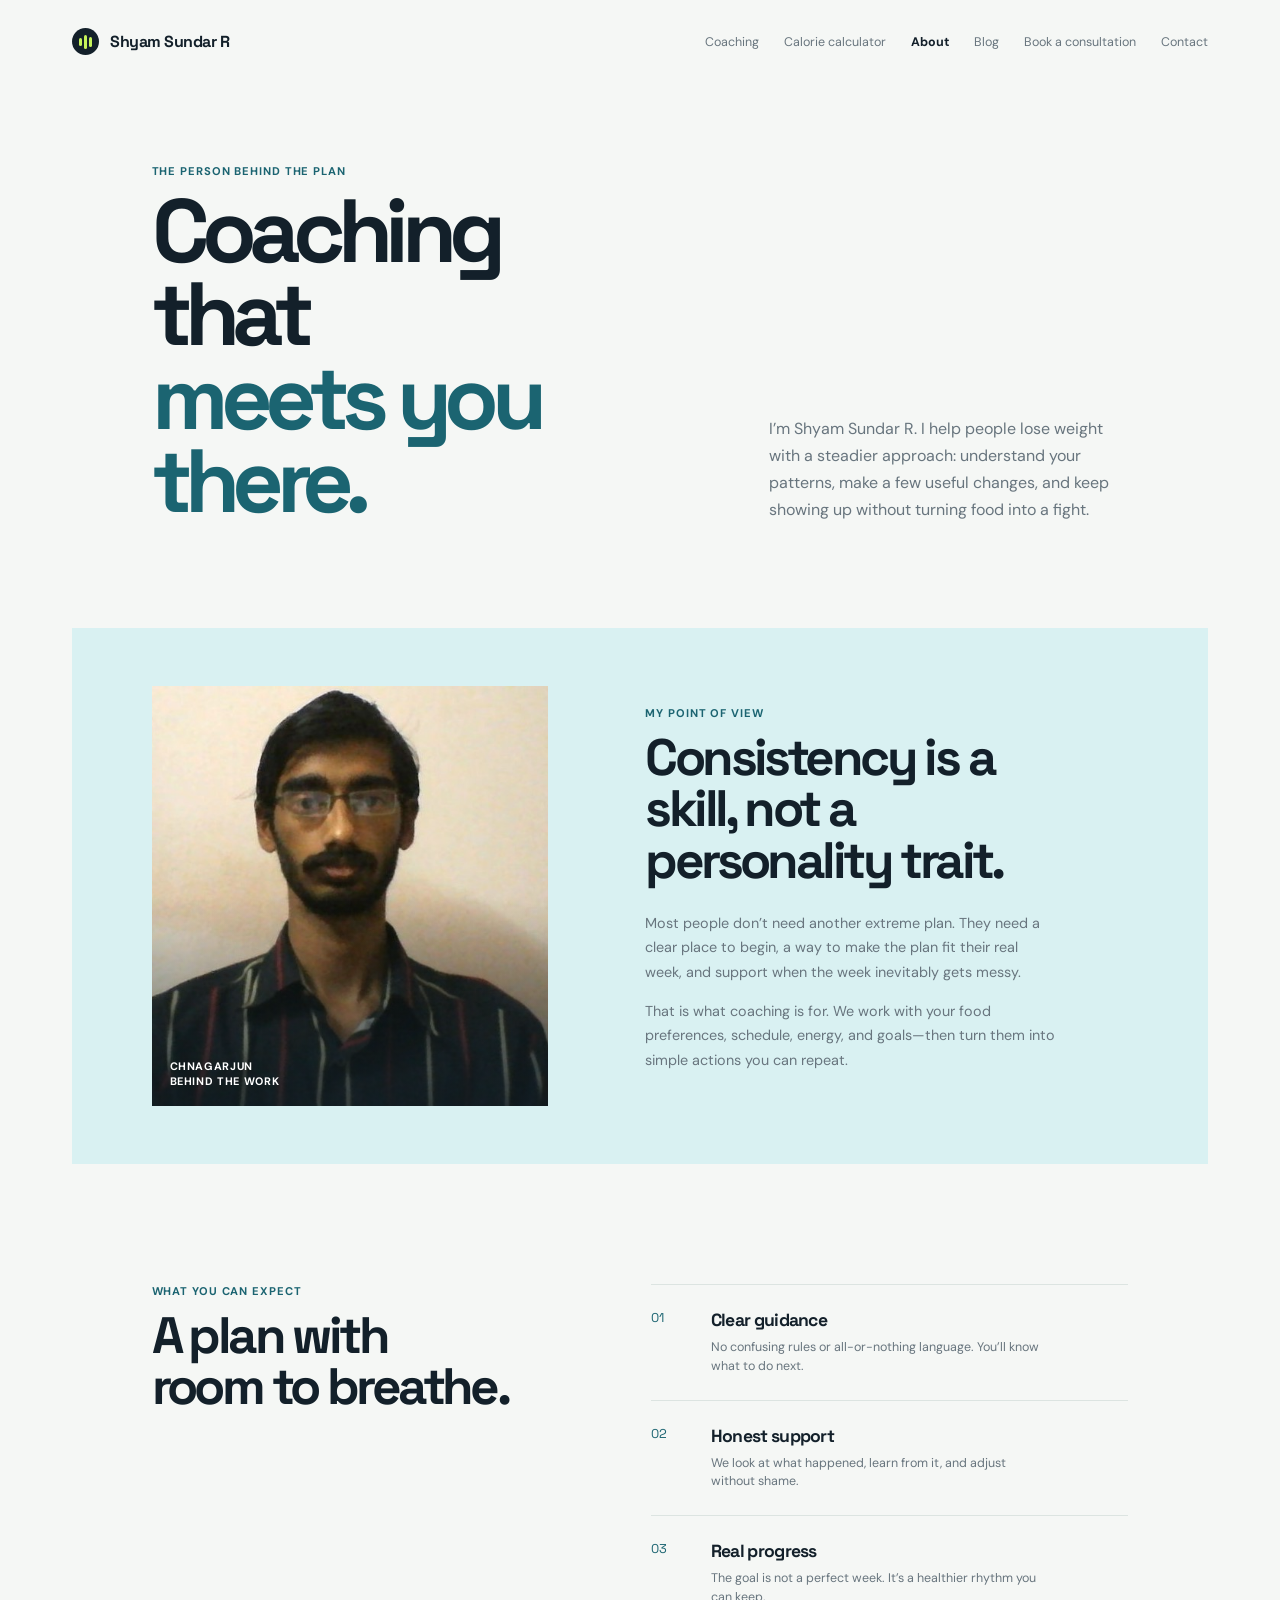
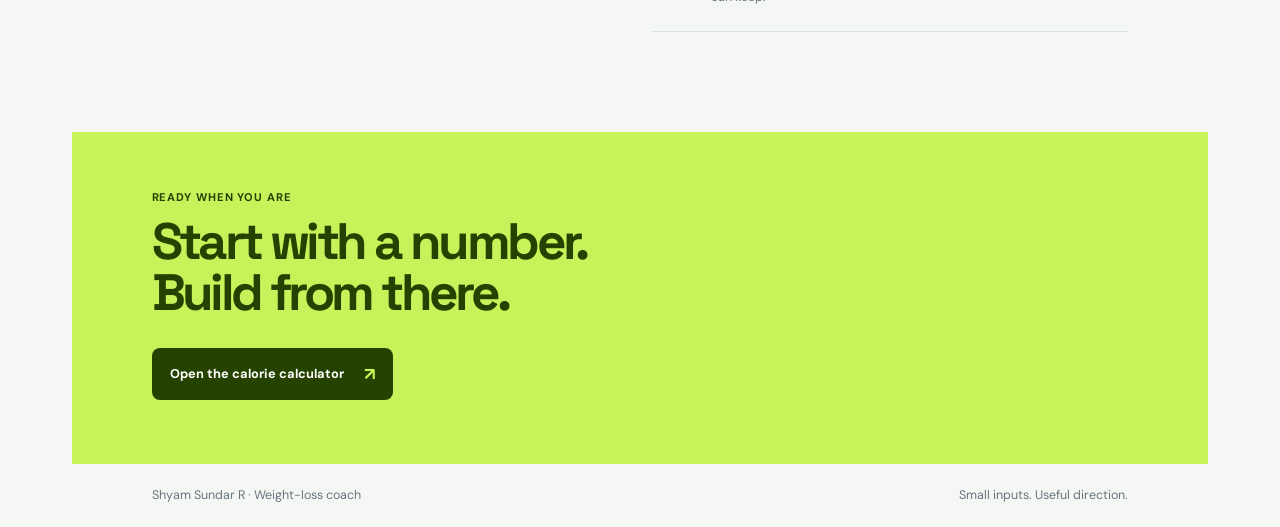
==== about.html @ cc13f5a9 "Add files via upload" ====
<!doctype html>
<html lang="en">
  <head>
    <meta charset="UTF-8" />
    <meta name="viewport" content="width=device-width, initial-scale=1.0" />
    <meta name="description" content="Meet Shyam Sundar R, a weight-loss coach focused on practical habits and lasting change." />
    <title>About Shyam Sundar R — Weight-loss coach</title>
    <link rel="preconnect" href="https://fonts.googleapis.com" />
    <link rel="preconnect" href="https://fonts.gstatic.com" crossorigin />
    <link href="https://fonts.googleapis.com/css2?family=DM+Sans:wght@400;500;600;700&family=Space+Grotesk:wght@500;600;700&display=swap" rel="stylesheet" />
    <link rel="stylesheet" href="styles.css" />
  </head>
  <body class="about-page">
    <main class="page-shell">
      <header class="site-header">
        <a class="brand" href="index.html" aria-label="Shyam Sundar R home">
          <span class="brand-mark" aria-hidden="true"><span></span><span></span><span></span></span>
          <span>Shyam Sundar R</span>
        </a>
        <nav class="site-nav" aria-label="Main navigation">
          <a href="index.html">Coaching</a>
          <a href="calculator.html">Calorie calculator</a>
          <a class="active" href="about.html">About</a>
          <a href="blog.html">Blog</a>
          <a href="consultation.html">Book a consultation</a>
          <a href="index.html#contact">Contact</a>
        </nav>
      </header>

      <section class="about-hero">
        <div>
          <p class="eyebrow">The person behind the plan</p>
          <h1>Coaching that<br /><span>meets you there.</span></h1>
        </div>
        <p class="about-lede">I’m Shyam Sundar R. I help people lose weight with a steadier approach: understand your patterns, make a few useful changes, and keep showing up without turning food into a fight.</p>
      </section>

      <section class="about-profile">
        <div class="about-photo-wrap">
          <img src="CHNAGARJUN%20-%20WIN_20140328_220606%20(2).JPG" alt="CHNAGARJUN" />
          <span>CHNAGARJUN<br />behind the work</span>
        </div>
        <div class="about-story">
          <p class="eyebrow">My point of view</p>
          <h2>Consistency is a skill, not a personality trait.</h2>
          <p>Most people don’t need another extreme plan. They need a clear place to begin, a way to make the plan fit their real week, and support when the week inevitably gets messy.</p>
          <p>That is what coaching is for. We work with your food preferences, schedule, energy, and goals—then turn them into simple actions you can repeat.</p>
        </div>
      </section>

      <section class="about-values">
        <div><p class="eyebrow">What you can expect</p><h2>A plan with<br />room to breathe.</h2></div>
        <div class="values-list">
          <article><span>01</span><div><h3>Clear guidance</h3><p>No confusing rules or all-or-nothing language. You’ll know what to do next.</p></div></article>
          <article><span>02</span><div><h3>Honest support</h3><p>We look at what happened, learn from it, and adjust without shame.</p></div></article>
          <article><span>03</span><div><h3>Real progress</h3><p>The goal is not a perfect week. It’s a healthier rhythm you can keep.</p></div></article>
        </div>
      </section>

      <section class="about-cta">
        <p class="eyebrow">Ready when you are</p>
        <h2>Start with a number.<br />Build from there.</h2>
        <a class="primary-link" href="calculator.html">Open the calorie calculator <span aria-hidden="true">↗</span></a>
      </section>

      <footer class="site-footer"><span>Shyam Sundar R · Weight-loss coach</span><span>Small inputs. Useful direction.</span></footer>
    </main>
  </body>
</html>
---- styles.css ----
:root {
  --ink: #13202a;
  --muted: #68757e;
  --paper: #f5f7f5;
  --card: #ffffff;
  --line: #dce4e1;
  --citrus: #c6f35a;
  --citrus-dark: #254200;
  --blue: #d9f1f2;
  --blue-deep: #1b6471;
  --orange: #ff946e;
  --shadow: 0 22px 60px rgba(19, 32, 42, 0.08);
}

* { box-sizing: border-box; }
html { scroll-behavior: smooth; }
body { margin: 0; background: var(--paper); color: var(--ink); font-family: "DM Sans", sans-serif; }
button, input, select { font: inherit; }
button, select, input[type="range"] { cursor: pointer; }
:focus-visible { outline: 3px solid var(--orange); outline-offset: 3px; }

.page-shell { max-width: 1200px; margin: 0 auto; padding: 28px 32px 24px; }
.site-header, .site-footer, .result-topline, .field-label-row, .panel-heading { display: flex; align-items: center; justify-content: space-between; }
.site-header { padding-bottom: 54px; }
.brand { color: var(--ink); text-decoration: none; display: inline-flex; gap: 11px; align-items: center; font-family: "Space Grotesk", sans-serif; font-weight: 700; letter-spacing: -0.03em; }
.brand-mark { width: 27px; height: 27px; border-radius: 50%; background: var(--ink); display: inline-flex; align-items: center; justify-content: center; gap: 2px; }
.brand-mark span { width: 3px; background: var(--citrus); border-radius: 4px; }
.brand-mark span:nth-child(1) { height: 8px; }.brand-mark span:nth-child(2) { height: 14px; }.brand-mark span:nth-child(3) { height: 10px; }
.header-note, .site-footer { color: var(--muted); font-size: 0.78rem; }
.site-nav { display: flex; align-items: center; gap: 25px; }
.site-nav a { color: var(--muted); font-size: 0.78rem; text-decoration: none; transition: color .2s; }
.site-nav a:hover, .site-nav a.active { color: var(--ink); }
.site-nav a.active { font-weight: 700; }

.hero { display: flex; justify-content: space-between; gap: 48px; align-items: flex-end; padding: 0 7% 70px; }
.hero-copy { max-width: 690px; }
.eyebrow { color: var(--blue-deep); font-size: 0.7rem; font-weight: 700; letter-spacing: 0.08em; margin: 0 0 12px; text-transform: uppercase; }
h1, h2, h3, p { margin-top: 0; }
h1 { font-family: "Space Grotesk", sans-serif; font-size: clamp(3.3rem, 7vw, 6.8rem); line-height: 0.93; letter-spacing: -0.085em; margin-bottom: 27px; max-width: 730px; }
.hero-intro { max-width: 470px; color: var(--muted); font-size: 1rem; line-height: 1.65; margin-bottom: 0; }
.hero-stamp { border-left: 2px solid var(--citrus); padding-left: 17px; color: var(--muted); font-size: 0.75rem; line-height: 1.35; transform: rotate(-4deg); margin-bottom: 14px; }
.stamp-number { display: block; color: var(--ink); font-family: "Space Grotesk", sans-serif; font-size: 1.7rem; line-height: 1; margin-bottom: 7px; }

.workspace { display: grid; grid-template-columns: minmax(0, 0.9fr) minmax(0, 1.1fr); background: var(--card); box-shadow: var(--shadow); border-radius: 26px; overflow: hidden; }
.details-panel { padding: 45px clamp(28px, 5vw, 64px) 48px; }
.results-panel { background: var(--ink); color: white; padding: 45px clamp(28px, 5vw, 62px) 36px; position: relative; overflow: hidden; }
.results-panel::after { content: ""; position: absolute; width: 310px; height: 310px; border: 1px solid rgba(198, 243, 90, 0.18); border-radius: 50%; top: 35%; right: -180px; pointer-events: none; }
.panel-heading { align-items: flex-start; margin-bottom: 40px; }
h2 { font-family: "Space Grotesk", sans-serif; letter-spacing: -0.05em; font-size: 2rem; margin-bottom: 0; }
.step-count, .result-status { color: var(--muted); font-size: 0.72rem; }
.field-grid { display: grid; grid-template-columns: 1fr 1fr; gap: 22px 16px; }
.field > span, .field-label-row label { display: block; color: var(--ink); font-size: 0.82rem; font-weight: 700; margin-bottom: 9px; }
.input-wrap { position: relative; }
input[type="number"], select { appearance: none; background: #f6f8f7; border: 1px solid transparent; border-radius: 10px; color: var(--ink); height: 50px; padding: 0 14px; width: 100%; transition: border-color .2s, background .2s; }
input[type="number"]:focus, select:focus { background: #fff; border-color: var(--blue-deep); outline: none; }
.input-wrap input { padding-right: 49px; }
.input-wrap span { color: var(--muted); font-size: 0.75rem; position: absolute; right: 13px; top: 17px; }
select { background-image: linear-gradient(45deg, transparent 50%, var(--blue-deep) 50%), linear-gradient(135deg, var(--blue-deep) 50%, transparent 50%); background-position: calc(100% - 17px) 22px, calc(100% - 12px) 22px; background-repeat: no-repeat; background-size: 5px 5px, 5px 5px; padding-right: 32px; }
.activity-field { border-top: 1px solid var(--line); margin-top: 36px; padding-top: 27px; }
.field-label-row label { margin-bottom: 0; }.field-label-row span { color: var(--blue-deep); font-size: 0.78rem; font-weight: 700; }
input[type="range"] { accent-color: var(--blue-deep); margin: 21px 0 8px; width: 100%; }
.range-labels { display: flex; justify-content: space-between; color: var(--muted); font-size: 0.68rem; }.field-helper { color: var(--muted); font-size: 0.75rem; line-height: 1.45; margin: 17px 0 0; min-height: 34px; }
.calculate-button { align-items: center; background: var(--citrus); border: 0; border-radius: 10px; color: var(--citrus-dark); display: flex; font-weight: 700; justify-content: space-between; margin-top: 28px; padding: 16px 17px 16px 20px; transition: transform .2s, background .2s; width: 100%; }.calculate-button:hover { background: #d7ff77; transform: translateY(-2px); }.button-arrow { font-size: 1.3rem; }
.form-error { color: #b34d2c; font-size: 0.76rem; line-height: 1.4; margin: 13px 0 0; min-height: 18px; }

.results-panel .eyebrow { color: var(--citrus); margin-bottom: 0; }.result-status { color: rgba(255,255,255,.55); }
.energy-orbit { align-items: center; display: flex; height: 245px; justify-content: center; margin: 18px auto 8px; position: relative; width: 245px; }
.orbit-ring { border: 1px solid rgba(198,243,90,.26); border-radius: 50%; height: 100%; position: absolute; width: 100%; }.orbit-ring::before, .orbit-ring::after { background: var(--citrus); border-radius: 50%; content: ""; height: 8px; position: absolute; width: 8px; }.orbit-ring::before { left: 19px; top: 44px; }.orbit-ring::after { bottom: 25px; right: 35px; }
.orbit-core { align-items: center; background: var(--blue); border-radius: 50%; color: var(--ink); display: flex; flex-direction: column; height: 176px; justify-content: center; width: 176px; z-index: 1; }.core-label { font-size: 0.72rem; font-weight: 700; letter-spacing: .07em; text-transform: uppercase; }.orbit-core strong { font-family: "Space Grotesk", sans-serif; font-size: 3.25rem; letter-spacing: -.08em; line-height: 1; margin: 8px 0 4px; }.core-unit { color: var(--blue-deep); font-size: 0.71rem; }
.results-message { color: rgba(255,255,255,.67); font-size: 0.83rem; line-height: 1.5; margin: 0 auto 27px; max-width: 300px; text-align: center; }.goal-list { border-top: 1px solid rgba(255,255,255,.15); }.goal-row { align-items: center; border-bottom: 1px solid rgba(255,255,255,.15); display: grid; gap: 13px; grid-template-columns: 30px 1fr auto; padding: 15px 0; }.goal-icon { align-items: center; background: rgba(255,255,255,.09); border-radius: 50%; color: var(--citrus); display: flex; font-size: .95rem; height: 27px; justify-content: center; width: 27px; }.goal-row h3 { font-size: .83rem; margin-bottom: 2px; }.goal-row p { color: rgba(255,255,255,.5); font-size: .7rem; margin: 0; }.goal-row strong { font-family: "Space Grotesk", sans-serif; font-size: 1.18rem; letter-spacing: -.04em; }.goal-lose .goal-icon { color: var(--orange); }.goal-gain .goal-icon { color: #91e6ea; }.disclaimer { color: rgba(255,255,255,.4); font-size: .65rem; line-height: 1.5; margin: 22px 0 0; }
.site-footer { padding: 23px 7% 0; }

@media (max-width: 800px) { .page-shell { padding: 22px 18px 18px; }.site-header { padding-bottom: 45px; }.header-note { display: none; }.hero { align-items: flex-start; flex-direction: column; gap: 32px; padding: 0 3% 45px; }.hero-stamp { margin-left: 15px; }.workspace { grid-template-columns: 1fr; }.details-panel, .results-panel { padding: 35px 26px; }.results-panel { padding-top: 38px; }.site-footer { padding-left: 3%; padding-right: 3%; } }
@media (max-width: 460px) { h1 { font-size: 3.1rem; }.field-grid { grid-template-columns: 1fr; gap: 17px; }.hero-intro { font-size: .93rem; }.energy-orbit { height: 215px; width: 215px; }.orbit-core { height: 154px; width: 154px; }.orbit-core strong { font-size: 2.8rem; }.site-footer { align-items: flex-start; flex-direction: column; gap: 5px; } }
@media (prefers-reduced-motion: reduce) { html { scroll-behavior: auto; } *, *::before, *::after { transition-duration: .01ms !important; animation-duration: .01ms !important; } }

/* Homepage: a quieter editorial rhythm for the coaching story. */
.landing-page { background: #f7f8f5; }
.landing-header { padding-bottom: 54px; }
.landing-hero { align-items: center; display: grid; gap: 8%; grid-template-columns: minmax(0, 1fr) minmax(280px, .72fr); min-height: 570px; padding: 0 7% 76px; }
.landing-copy h1 { font-size: clamp(4.1rem, 8vw, 8.1rem); margin-bottom: 28px; }
.landing-copy h1 em { color: var(--blue-deep); font-style: normal; }
.landing-copy .hero-intro { max-width: 500px; }
.hero-actions { align-items: center; display: flex; flex-wrap: wrap; gap: 24px; margin-top: 34px; }
.primary-link { align-items: center; background: var(--ink); border-radius: 8px; color: #fff; display: inline-flex; font-size: .8rem; font-weight: 700; gap: 20px; padding: 15px 18px; text-decoration: none; transition: background .2s, transform .2s; }
.primary-link:hover { background: var(--blue-deep); transform: translateY(-2px); }
.primary-link span { color: var(--citrus); font-size: 1.1rem; }
.text-link { color: var(--ink); font-size: .78rem; font-weight: 700; text-decoration: none; border-bottom: 1px solid var(--ink); padding-bottom: 4px; }
.text-link:hover { color: var(--blue-deep); border-color: var(--blue-deep); }
.coach-portrait { background: var(--blue); height: 470px; overflow: hidden; position: relative; }
.coach-photo { height: 100%; object-fit: cover; object-position: center 23%; width: 100%; }
.coach-portrait::after { background: linear-gradient(180deg, transparent 45%, rgba(19,32,42,.62)); content: ""; inset: 0; pointer-events: none; position: absolute; }
.portrait-card { background: rgba(255,255,255,.85); bottom: 20px; display: flex; font-size: .65rem; justify-content: space-between; left: 20px; letter-spacing: .08em; padding: 13px 14px; position: absolute; right: 20px; z-index: 2; }.portrait-card strong { align-self: flex-end; color: var(--blue-deep); font-size: .7rem; letter-spacing: 0; }.portrait-note { color: var(--ink); font-size: .72rem; font-weight: 700; line-height: 1.25; position: absolute; right: 22px; top: 85px; z-index: 2; }
.proof-strip { border-bottom: 1px solid var(--line); border-top: 1px solid var(--line); color: var(--muted); display: flex; font-size: .7rem; justify-content: space-between; letter-spacing: .04em; padding: 17px 7%; text-transform: lowercase; }
.approach-section { display: grid; gap: 10%; grid-template-columns: minmax(0, 1fr) minmax(250px, .75fr); padding: 125px 7% 85px; }.approach-section h2, .closing-callout h2 { font-family: "Space Grotesk", sans-serif; font-size: clamp(2.2rem, 4vw, 4.2rem); letter-spacing: -.07em; line-height: .99; margin: 0; }.approach-copy { align-self: end; max-width: 400px; }.approach-copy p, .closing-action p { color: var(--muted); font-size: .95rem; line-height: 1.7; margin-bottom: 25px; }
.coaching-grid { display: grid; grid-template-columns: repeat(3, 1fr); }.coaching-feature { min-height: 260px; padding: 28px 30px; }.feature-green { background: var(--citrus); color: var(--citrus-dark); }.feature-blue { background: var(--blue); }.feature-orange { background: var(--orange); }.feature-number { display: block; font-family: "Space Grotesk", sans-serif; font-size: 1.3rem; margin-bottom: 70px; }.coaching-feature h3 { font-family: "Space Grotesk", sans-serif; font-size: 1.18rem; letter-spacing: -.04em; margin-bottom: 9px; }.coaching-feature p { font-size: .78rem; line-height: 1.5; max-width: 250px; margin-bottom: 0; }
.closing-callout { align-items: end; background: var(--ink); color: #fff; display: grid; gap: 10%; grid-template-columns: 1fr .65fr; margin-top: 100px; padding: 60px 7%; }.closing-callout .eyebrow { color: var(--citrus); }.closing-action { max-width: 320px; }.closing-action p { color: rgba(255,255,255,.6); font-size: .82rem; }.closing-action .primary-link { background: var(--citrus); color: var(--citrus-dark); }.closing-action .primary-link:hover { background: #d7ff77; }.closing-action .primary-link span { color: var(--citrus-dark); }.landing-page .site-footer { padding-top: 25px; }

@media (max-width: 800px) { .landing-header { padding-bottom: 48px; }.landing-hero { gap: 45px; grid-template-columns: 1fr; min-height: auto; padding-bottom: 55px; }.coach-portrait { height: 370px; max-width: 420px; width: 100%; }.proof-strip { flex-direction: column; gap: 9px; }.approach-section, .closing-callout { gap: 35px; grid-template-columns: 1fr; padding: 80px 3% 58px; }.coaching-grid { grid-template-columns: 1fr; }.coaching-feature { min-height: auto; padding: 25px 28px 31px; }.feature-number { margin-bottom: 38px; }.closing-callout { margin-top: 60px; padding: 45px 7%; } }
@media (max-width: 460px) { .site-nav { gap: 14px; }.site-nav a { font-size: .68rem; }.landing-copy h1 { font-size: 3.9rem; }.landing-hero { padding-left: 3%; padding-right: 3%; }.portrait-note { right: 17px; top: 75px; } }

.about-hero { align-items: end; display: grid; gap: 12%; grid-template-columns: 1fr .72fr; padding: 55px 7% 105px; }
.about-hero h1 { font-size: clamp(3.6rem, 7vw, 7rem); margin: 0; }.about-hero h1 span { color: var(--blue-deep); }.about-lede { color: var(--muted); font-size: 1rem; line-height: 1.7; margin: 0; max-width: 390px; }
.about-profile { align-items: center; background: var(--blue); display: grid; gap: 10%; grid-template-columns: .82fr 1fr; padding: 58px 7%; }.about-photo-wrap { height: 420px; overflow: hidden; position: relative; }.about-photo-wrap img { height: 100%; object-fit: cover; object-position: center 20%; width: 100%; }.about-photo-wrap::after { background: linear-gradient(180deg, transparent 50%, rgba(19,32,42,.65)); content: ""; inset: 0; position: absolute; }.about-photo-wrap span { bottom: 17px; color: white; font-size: .68rem; font-weight: 700; left: 18px; letter-spacing: .06em; line-height: 1.4; position: absolute; text-transform: uppercase; z-index: 1; }.about-story { max-width: 440px; }.about-story h2, .about-values h2, .about-cta h2 { font-family: "Space Grotesk", sans-serif; font-size: clamp(2.25rem, 4vw, 4.1rem); letter-spacing: -.07em; line-height: 1; margin: 0 0 25px; }.about-story p:not(.eyebrow) { color: var(--muted); font-size: .9rem; line-height: 1.7; max-width: 410px; }
.about-values { display: grid; gap: 12%; grid-template-columns: .8fr 1fr; padding: 120px 7% 100px; }.values-list { border-top: 1px solid var(--line); }.values-list article { align-items: start; border-bottom: 1px solid var(--line); display: grid; gap: 25px; grid-template-columns: 35px 1fr; padding: 24px 0; }.values-list article > span { color: var(--blue-deep); font-family: "Space Grotesk", sans-serif; font-size: .8rem; }.values-list h3 { font-family: "Space Grotesk", sans-serif; font-size: 1.1rem; letter-spacing: -.04em; margin: 0 0 7px; }.values-list p { color: var(--muted); font-size: .78rem; line-height: 1.5; margin: 0; max-width: 330px; }
.about-cta { background: var(--citrus); padding: 58px 7% 64px; }.about-cta h2 { color: var(--citrus-dark); margin-bottom: 30px; }.about-cta .eyebrow { color: var(--citrus-dark); }.about-cta .primary-link { background: var(--citrus-dark); }
@media (max-width: 800px) { .about-hero, .about-profile, .about-values { gap: 40px; grid-template-columns: 1fr; }.about-hero { padding: 35px 3% 70px; }.about-profile { padding: 40px 7%; }.about-photo-wrap { height: 360px; max-width: 420px; }.about-values { padding: 75px 3% 65px; }.about-cta { padding: 45px 7% 50px; } }
@media (max-width: 460px) { .about-hero h1 { font-size: 3.5rem; } }

.booking-intro { padding: 45px 7% 70px; }.booking-intro h1 { font-size: clamp(3.6rem, 7vw, 7rem); margin-bottom: 25px; }.booking-intro h1 span { color: var(--blue-deep); }.booking-intro > p:last-child { color: var(--muted); font-size: .95rem; line-height: 1.65; margin: 0; max-width: 450px; }
.booking-shell { background: var(--card); box-shadow: var(--shadow); display: grid; grid-template-columns: 1fr .85fr; overflow: hidden; }.calendar-panel { background: var(--blue); padding: 42px clamp(25px, 5vw, 58px) 45px; }.booking-form-panel { padding: 42px clamp(25px, 5vw, 58px) 45px; }.calendar-heading { align-items: end; display: flex; justify-content: space-between; }.calendar-heading h2 { font-size: 1.7rem; }.calendar-controls { display: flex; gap: 7px; }.calendar-controls button { background: transparent; border: 1px solid rgba(27,100,113,.35); border-radius: 50%; color: var(--blue-deep); height: 34px; width: 34px; }.calendar-controls button:hover:not(:disabled) { background: var(--blue-deep); color: white; }.calendar-controls button:disabled { cursor: not-allowed; opacity: .3; }.weekday-row, .calendar-grid { display: grid; grid-template-columns: repeat(7, 1fr); text-align: center; }.weekday-row { color: var(--blue-deep); font-size: .67rem; font-weight: 700; margin: 30px 0 10px; }.calendar-grid { gap: 7px; }.calendar-day, .calendar-spacer { aspect-ratio: 1; }.calendar-day { background: transparent; border: 0; border-radius: 50%; color: var(--ink); font-size: .82rem; position: relative; }.calendar-day:hover:not(:disabled), .calendar-day.selected { background: var(--ink); color: white; }.calendar-day.today::after { background: var(--orange); border-radius: 50%; bottom: 8px; content: ""; height: 4px; left: calc(50% - 2px); position: absolute; width: 4px; }.calendar-day.selected::after { display: none; }.calendar-day:disabled { color: rgba(19,32,42,.25); cursor: not-allowed; }.calendar-note { color: var(--blue-deep); font-size: .72rem; line-height: 1.45; margin: 26px 0 0; max-width: 260px; }
.selected-date { border-bottom: 1px solid var(--line); padding-bottom: 25px; }.selected-date .eyebrow { margin-bottom: 9px; }.selected-date strong, .selected-date > span:last-child { display: block; }.selected-date strong { font-family: "Space Grotesk", sans-serif; font-size: 1.4rem; letter-spacing: -.04em; margin-bottom: 5px; }.selected-date > span:last-child { color: var(--muted); font-size: .75rem; }.time-section { padding: 27px 0 23px; }.time-section .field-label-row label { margin-bottom: 0; }.time-section .field-label-row span { color: var(--muted); font-size: .68rem; }.time-slots { display: flex; flex-wrap: wrap; gap: 8px; margin-top: 15px; }.time-slot { background: #f6f8f7; border: 1px solid var(--line); border-radius: 7px; color: var(--ink); font-size: .72rem; padding: 10px 12px; }.time-slot:hover, .time-slot.selected { background: var(--ink); border-color: var(--ink); color: white; }.empty-slots { color: var(--muted); font-size: .76rem; margin: 0; }.booking-field { display: block; margin-top: 16px; }.booking-field span { display: block; font-size: .75rem; font-weight: 700; margin-bottom: 7px; }.booking-field input, .booking-field textarea { background: #f6f8f7; border: 1px solid transparent; border-radius: 8px; color: var(--ink); padding: 12px; resize: vertical; width: 100%; }.booking-field input { height: 45px; }.booking-field input:focus, .booking-field textarea:focus { background: white; border-color: var(--blue-deep); outline: none; }.booking-form-panel .calculate-button { margin-top: 21px; }.booking-error { color: #b34d2c; font-size: .73rem; line-height: 1.4; margin: 10px 0 0; min-height: 17px; }.booking-success { background: var(--blue); margin-top: 24px; padding: 26px; }.success-mark { align-items: center; background: var(--citrus); border-radius: 50%; color: var(--citrus-dark); display: flex; height: 30px; justify-content: center; margin-bottom: 15px; width: 30px; }.booking-success h3 { font-family: "Space Grotesk", sans-serif; font-size: 1.4rem; margin-bottom: 8px; }.booking-success p { color: var(--muted); font-size: .78rem; line-height: 1.5; margin-bottom: 18px; }.booking-success .text-link { font-size: .75rem; }
@media (max-width: 800px) { .booking-intro { padding: 35px 3% 55px; }.booking-shell { grid-template-columns: 1fr; }.calendar-panel, .booking-form-panel { padding: 35px 26px; } }
@media (max-width: 460px) { .booking-intro h1 { font-size: 3.5rem; }.calendar-grid { gap: 3px; }.calendar-day { font-size: .75rem; }.time-slot { flex: 1 1 calc(50% - 8px); } }

.blog-hero { padding: 45px 7% 80px; }.blog-hero h1 { font-size: clamp(3.6rem, 7vw, 7rem); margin-bottom: 25px; }.blog-hero h1 span { color: var(--blue-deep); }.blog-hero > p:last-child { color: var(--muted); font-size: .95rem; line-height: 1.65; margin: 0; max-width: 420px; }.post-grid { display: grid; gap: 22px; grid-template-columns: repeat(3, 1fr); padding: 0 7% 100px; }.post-card { min-width: 0; }.post-art { align-items: end; display: flex; height: 245px; justify-content: space-between; margin-bottom: 22px; overflow: hidden; padding: 17px; position: relative; }.post-art::after { border: 1px solid rgba(19,32,42,.25); border-radius: 50%; content: ""; height: 220px; position: absolute; right: -70px; top: -35px; width: 220px; }.post-art span { font-family: "Space Grotesk", sans-serif; font-size: .75rem; position: relative; z-index: 1; }.post-art i { font-family: "Space Grotesk", sans-serif; font-size: 2rem; font-style: normal; letter-spacing: -.08em; line-height: .9; position: relative; text-align: right; z-index: 1; }.post-art-green { background: var(--citrus); color: var(--citrus-dark); }.post-art-blue { background: var(--blue); color: var(--blue-deep); }.post-art-orange { background: var(--orange); color: var(--ink); }.post-meta { color: var(--blue-deep); font-size: .68rem; font-weight: 700; letter-spacing: .04em; margin-bottom: 10px; text-transform: uppercase; }.post-card h2 { font-size: 1.35rem; line-height: 1.05; margin-bottom: 12px; }.post-card p { color: var(--muted); font-size: .8rem; line-height: 1.5; max-width: 300px; }.post-card .text-link { display: inline-block; margin-top: 8px; }.post-card-featured { transform: translateY(28px); }
.article-wrap { margin: 35px auto 85px; max-width: 820px; padding: 0 7%; }.back-link { color: var(--muted); display: inline-block; font-size: .75rem; margin-bottom: 55px; text-decoration: none; }.back-link:hover { color: var(--ink); }.article-wrap > h1 { font-size: clamp(3.4rem, 6vw, 6.1rem); max-width: 780px; }.article-dek { color: var(--muted); font-size: 1.05rem; line-height: 1.6; margin-bottom: 45px; max-width: 590px; }.article-art { height: 300px; margin-bottom: 55px; }.article-body { margin: 0 auto; max-width: 610px; }.article-body p, .article-body li { color: #41515a; font-size: .96rem; line-height: 1.8; }.article-body h2 { font-size: 1.8rem; margin: 42px 0 13px; }.article-body ul { padding-left: 22px; }.article-next { border-top: 1px solid var(--line); color: var(--ink); display: flex; font-family: "Space Grotesk", sans-serif; font-size: 1.05rem; justify-content: space-between; margin: 60px auto 0; max-width: 610px; padding-top: 20px; text-decoration: none; }.article-next:hover { color: var(--blue-deep); }.article-next span { color: var(--blue-deep); }
@media (max-width: 800px) { .blog-hero { padding: 35px 3% 55px; }.post-grid { grid-template-columns: 1fr; padding: 0 3% 65px; }.post-card-featured { transform: none; }.post-art { height: 210px; }.article-wrap { margin-top: 20px; padding: 0 3%; }.article-wrap .back-link { margin-bottom: 38px; }.article-art { height: 240px; margin-bottom: 38px; } }
@media (max-width: 460px) { .blog-hero h1, .article-wrap > h1 { font-size: 3.5rem; }.article-art .post-art { height: 200px; }.post-art i { font-size: 1.65rem; } }

.contact-section { align-items: end; background: var(--blue); display: grid; gap: 12%; grid-template-columns: 1fr .8fr; margin-top: 100px; padding: 62px 7%; }.contact-section h2 { color: var(--ink); font-family: "Space Grotesk", sans-serif; font-size: clamp(2.3rem, 4vw, 4.2rem); letter-spacing: -.07em; line-height: .98; margin: 0 0 23px; }.contact-copy, .contact-details p { color: var(--muted); font-size: .86rem; line-height: 1.6; max-width: 330px; }.contact-details { max-width: 390px; }.contact-email { color: var(--ink); display: inline-block; font-family: "Space Grotesk", sans-serif; font-size: clamp(1.1rem, 2vw, 1.6rem); letter-spacing: -.04em; margin-bottom: 10px; text-decoration: none; }.contact-email span { color: var(--blue-deep); }.contact-details .text-link { display: inline-block; margin-top: 9px; }.contact-email:hover { color: var(--blue-deep); }
@media (max-width: 800px) { .contact-section { gap: 32px; grid-template-columns: 1fr; margin-top: 60px; padding: 45px 7%; } }
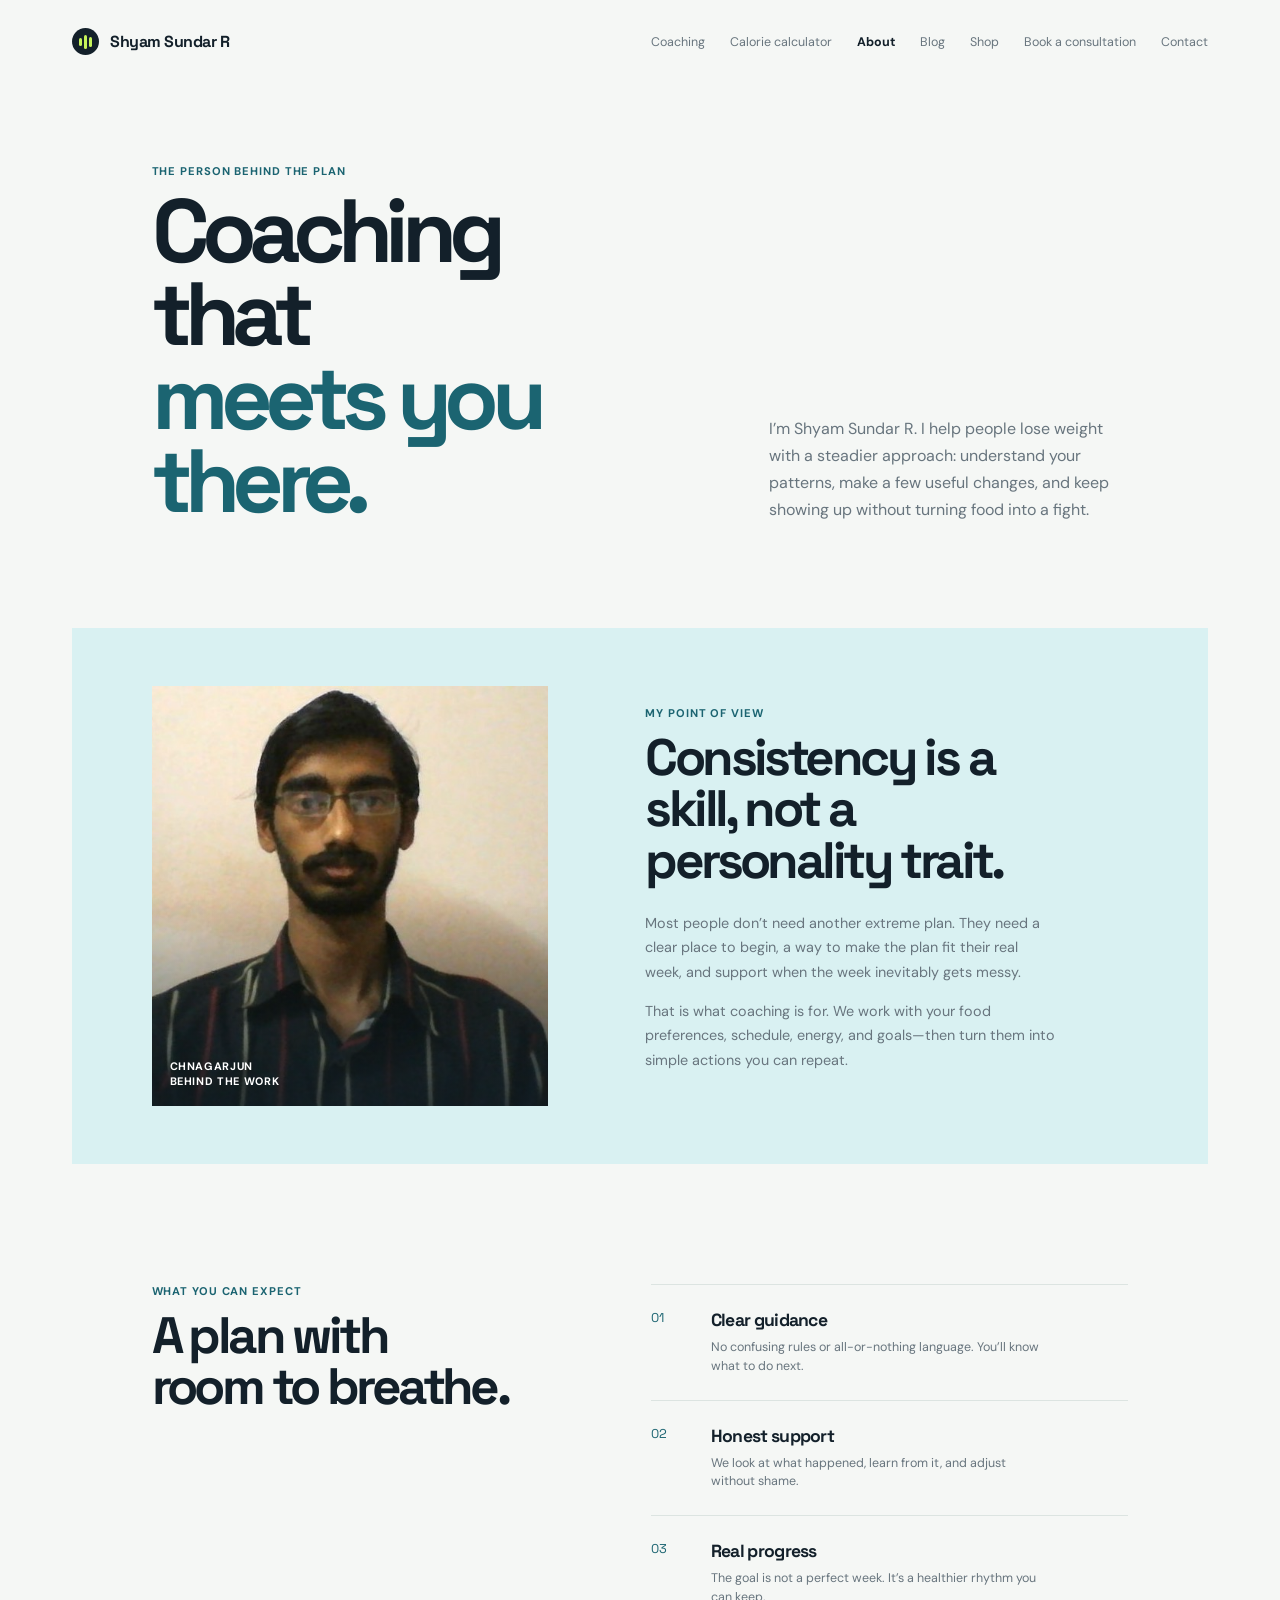
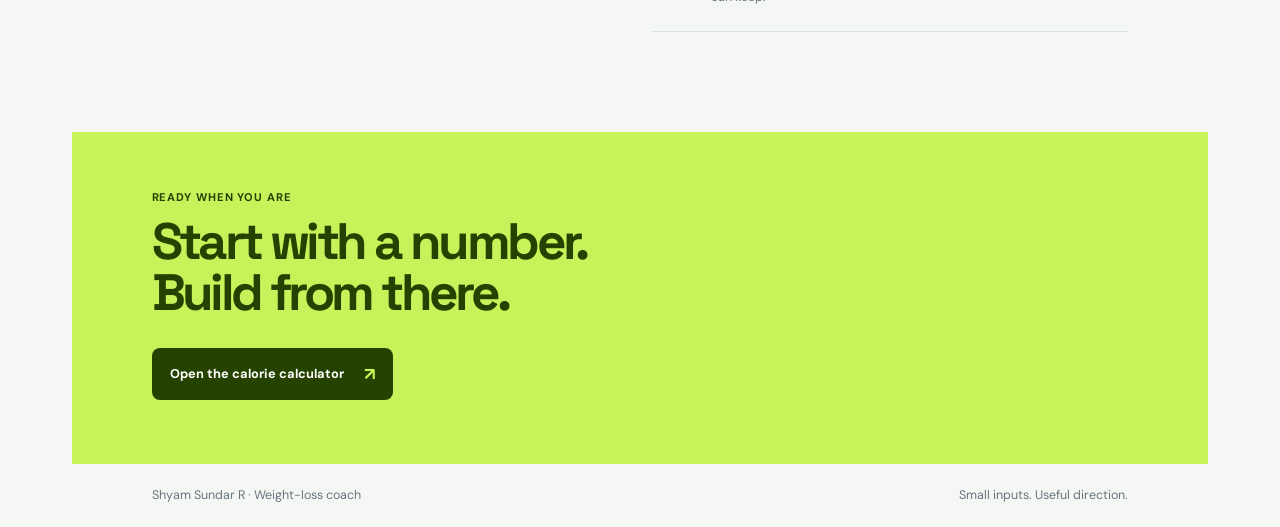
==== commit 82160c34: "Add files via upload" ====
--- a/about.html
+++ b/about.html
@@ -22,6 +22,7 @@
           <a href="calculator.html">Calorie calculator</a>
           <a class="active" href="about.html">About</a>
           <a href="blog.html">Blog</a>
+          <a href="products.html">Shop</a>
           <a href="consultation.html">Book a consultation</a>
           <a href="index.html#contact">Contact</a>
         </nav>
--- a/styles.css
+++ b/styles.css
@@ -118,5 +118,10 @@
 @media (max-width: 800px) { .blog-hero { padding: 35px 3% 55px; }.post-grid { grid-template-columns: 1fr; padding: 0 3% 65px; }.post-card-featured { transform: none; }.post-art { height: 210px; }.article-wrap { margin-top: 20px; padding: 0 3%; }.article-wrap .back-link { margin-bottom: 38px; }.article-art { height: 240px; margin-bottom: 38px; } }
 @media (max-width: 460px) { .blog-hero h1, .article-wrap > h1 { font-size: 3.5rem; }.article-art .post-art { height: 200px; }.post-art i { font-size: 1.65rem; } }
 
+.shop-hero { align-items: end; display: flex; justify-content: space-between; padding: 45px 7% 70px; }.shop-hero h1 { font-size: clamp(3.6rem, 7vw, 7rem); margin-bottom: 25px; }.shop-hero h1 span { color: var(--blue-deep); }.shop-hero p:last-child { color: var(--muted); font-size: .95rem; line-height: 1.65; margin: 0; max-width: 410px; }.basket-pill { align-items: center; background: var(--ink); border-radius: 40px; color: white; display: flex; gap: 9px; padding: 9px 15px 9px 9px; font-size: .7rem; }.basket-pill span:first-child { align-items: center; background: var(--citrus); border-radius: 50%; color: var(--citrus-dark); display: flex; font-weight: 700; height: 25px; justify-content: center; width: 25px; }.product-toolbar { border-bottom: 1px solid var(--line); border-top: 1px solid var(--line); color: var(--muted); display: flex; font-size: .7rem; justify-content: space-between; margin: 0 7% 35px; padding: 14px 0; }.product-toolbar p { margin: 0; }.product-grid { display: grid; gap: 30px 20px; grid-template-columns: repeat(3, 1fr); padding: 0 7% 90px; }.product-card { min-width: 0; }.product-visual { align-items: end; display: flex; height: 255px; justify-content: space-between; margin-bottom: 18px; overflow: hidden; padding: 18px; position: relative; }.product-visual::before { border: 1px solid currentColor; border-radius: 50%; content: ""; height: 210px; position: absolute; right: -75px; top: 18px; width: 210px; }.product-visual span, .product-visual strong { position: relative; z-index: 1; }.product-visual span { font-family: "Space Grotesk", sans-serif; font-size: .75rem; }.product-visual strong { font-family: "Space Grotesk", sans-serif; font-size: 1.75rem; letter-spacing: -.08em; line-height: .9; text-align: right; }.visual-green { background: var(--citrus); color: var(--citrus-dark); }.visual-blue { background: var(--blue); color: var(--blue-deep); }.visual-orange { background: var(--orange); color: var(--ink); }.visual-paper { background: #eeeae0; color: var(--ink); }.visual-ink { background: var(--ink); color: var(--citrus); }.visual-lilac { background: #d9d4f5; color: #4a3e7a; }.product-meta { align-items: center; color: var(--blue-deep); display: flex; font-size: .65rem; justify-content: space-between; margin-bottom: 9px; text-transform: uppercase; }.product-meta strong { color: var(--ink); font-family: "Space Grotesk", sans-serif; font-size: .85rem; }.product-card h2 { font-size: 1.2rem; margin-bottom: 9px; }.product-card p { color: var(--muted); font-size: .78rem; line-height: 1.5; min-height: 47px; }.add-product { align-items: center; background: transparent; border: 1px solid var(--ink); border-radius: 7px; color: var(--ink); display: flex; font-size: .73rem; font-weight: 700; justify-content: space-between; margin-top: 18px; padding: 11px 13px; transition: background .2s, color .2s; width: 100%; }.add-product:hover, .add-product.added { background: var(--ink); color: white; }.add-product span { color: var(--blue-deep); font-size: 1.1rem; }.add-product.added span { color: var(--citrus); }.shop-note { background: var(--blue); margin: 0 7% 80px; padding: 38px 7%; }.shop-note p:not(.eyebrow) { color: var(--muted); font-size: .85rem; line-height: 1.6; margin-bottom: 20px; max-width: 570px; }.shop-note .text-link { font-size: .75rem; }
+@media (max-width: 800px) { .shop-hero { align-items: start; flex-direction: column; gap: 32px; padding: 35px 3% 55px; }.product-grid { grid-template-columns: repeat(2, 1fr); padding: 0 3% 65px; }.product-visual { height: 210px; }.product-visual strong { font-size: 1.35rem; }.product-toolbar { margin-left: 3%; margin-right: 3%; }.shop-note { margin-left: 3%; margin-right: 3%; } }
+@media (max-width: 460px) { .product-grid { grid-template-columns: 1fr; }.product-visual { height: 230px; }.product-card p { min-height: auto; } }
+
 .contact-section { align-items: end; background: var(--blue); display: grid; gap: 12%; grid-template-columns: 1fr .8fr; margin-top: 100px; padding: 62px 7%; }.contact-section h2 { color: var(--ink); font-family: "Space Grotesk", sans-serif; font-size: clamp(2.3rem, 4vw, 4.2rem); letter-spacing: -.07em; line-height: .98; margin: 0 0 23px; }.contact-copy, .contact-details p { color: var(--muted); font-size: .86rem; line-height: 1.6; max-width: 330px; }.contact-details { max-width: 390px; }.contact-email { color: var(--ink); display: inline-block; font-family: "Space Grotesk", sans-serif; font-size: clamp(1.1rem, 2vw, 1.6rem); letter-spacing: -.04em; margin-bottom: 10px; text-decoration: none; }.contact-email span { color: var(--blue-deep); }.contact-details .text-link { display: inline-block; margin-top: 9px; }.contact-email:hover { color: var(--blue-deep); }
+.contact-location { margin-top: 32px; }.contact-location .eyebrow { margin-bottom: 5px; }.contact-location strong { display: block; font-family: "Space Grotesk", sans-serif; font-size: 1rem; margin-bottom: 12px; }.contact-location iframe { border: 0; display: block; filter: saturate(.7) contrast(.95); height: 170px; margin-bottom: 9px; width: 100%; }.contact-location > a { color: var(--blue-deep); font-size: .72rem; font-weight: 700; text-decoration: none; }.contact-location > a:hover { color: var(--ink); }
 @media (max-width: 800px) { .contact-section { gap: 32px; grid-template-columns: 1fr; margin-top: 60px; padding: 45px 7%; } }
